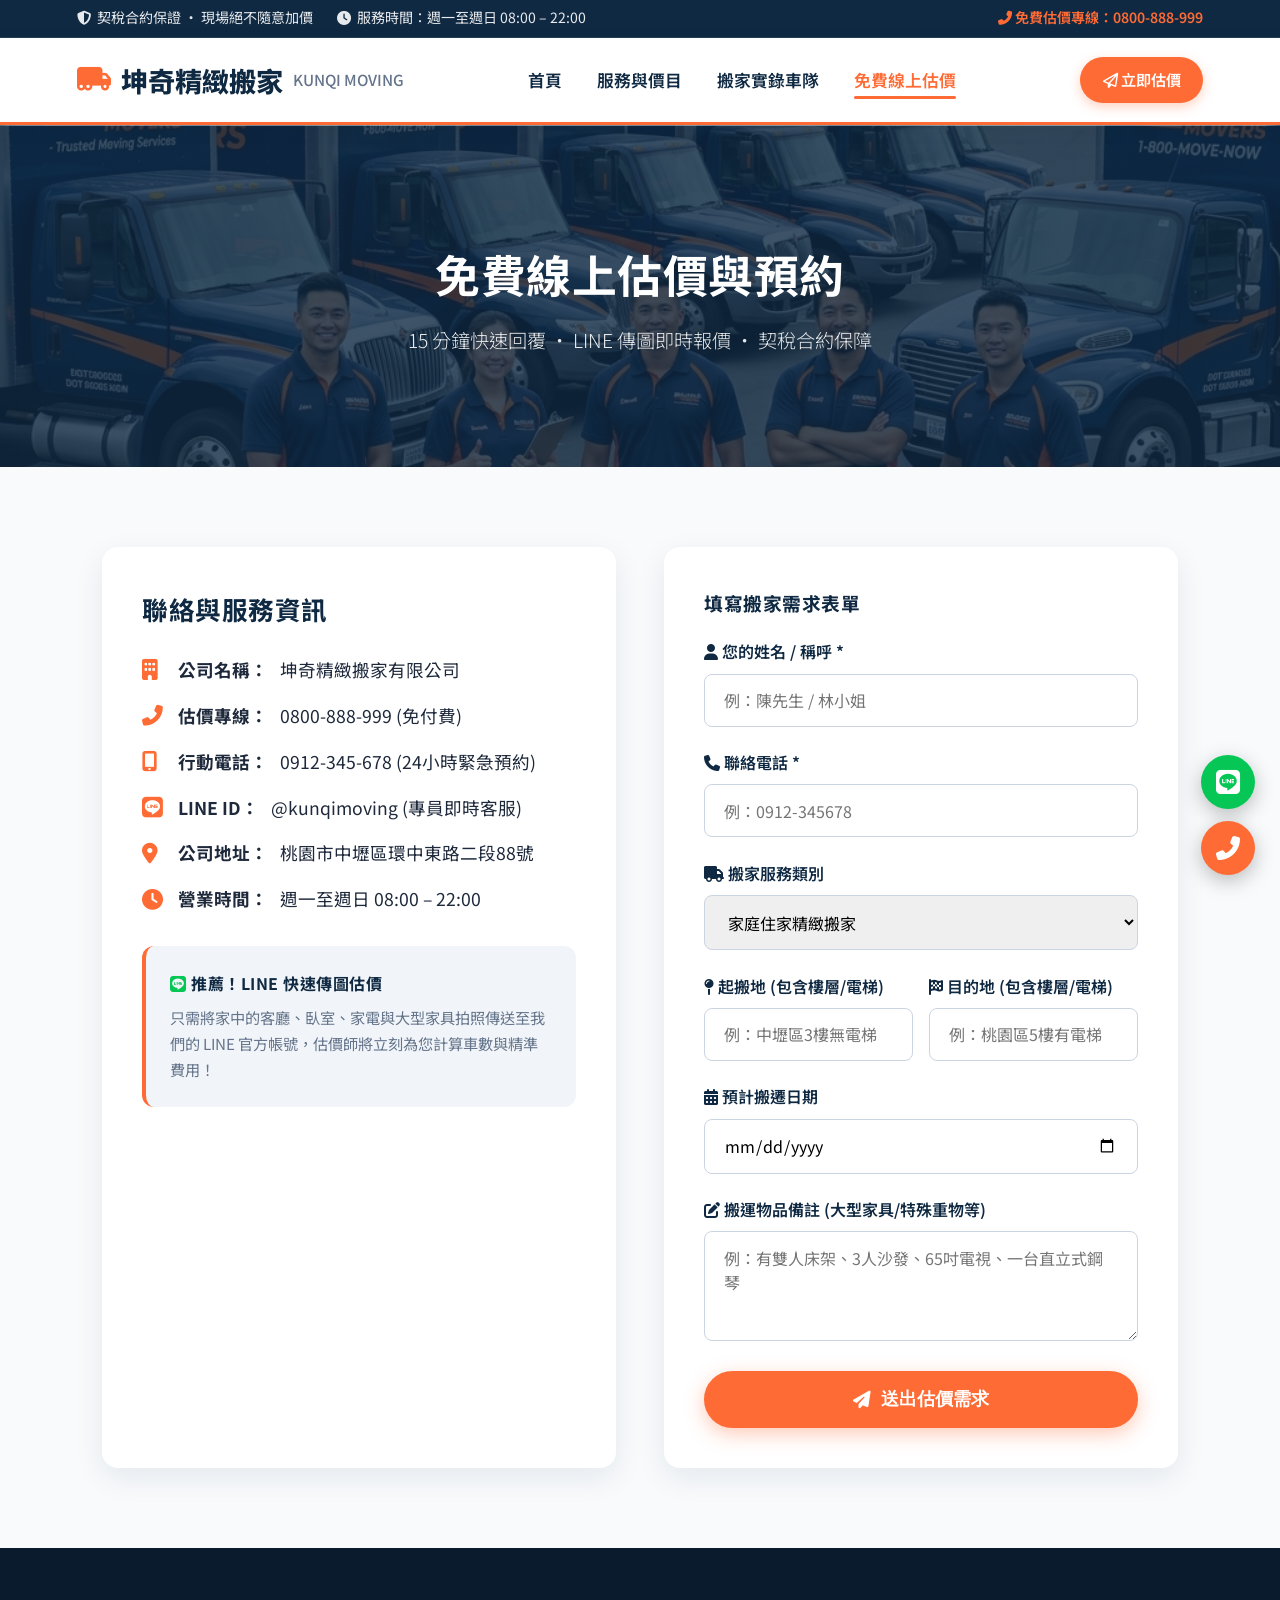
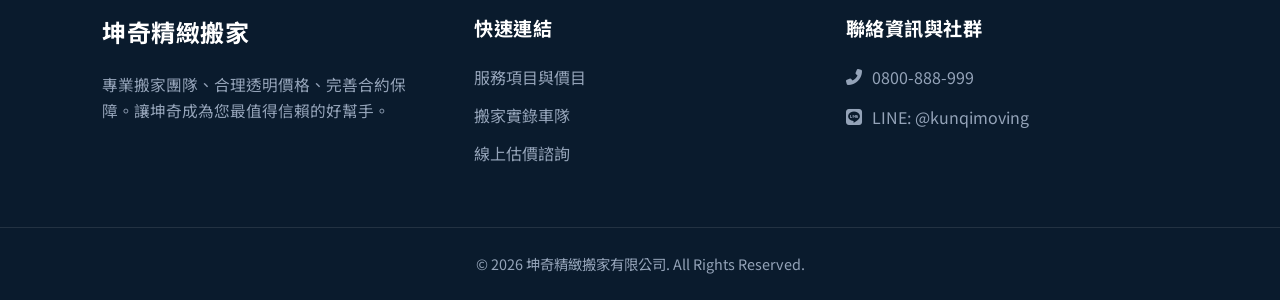
==== contact.html @ 40b8fe4d "初始網站檔案上傳" ====
<!DOCTYPE html>
<html lang="zh-Hant">

<head>
    <meta charset="UTF-8">
    <meta name="viewport" content="width=device-width, initial-scale=1.0">
    <title>免費線上估價與聯絡預約 | 坤奇精緻搬家</title>
    <meta name="description" content="立即線上填寫估價表單或透過 LINE 傳送現場物品照片，坤奇搬家專業估價師 15 分鐘內即時回覆精準報價。專線：0800-888-999。">
    <link rel="stylesheet" href="css/style.css">
    <!-- Google Fonts -->
    <link href="https://fonts.googleapis.com/css2?family=Noto+Sans+TC:wght@300;400;500;700;800&family=Outfit:wght@500;600;700;800&display=swap" rel="stylesheet">
    <!-- Font Awesome Icons -->
    <link rel="stylesheet" href="https://cdnjs.cloudflare.com/ajax/libs/font-awesome/6.4.0/css/all.min.css">
</head>

<body>

    <!-- Top Announcement Bar -->
    <div class="top-bar">
        <div class="top-bar-info">
            <span><i class="fas fa-shield-alt"></i> 契稅合約保證 · 現場絕不隨意加價</span>
            <span><i class="fas fa-clock"></i> 服務時間：週一至週日 08:00 – 22:00</span>
        </div>
        <div class="top-bar-cta">
            <a href="tel:0800888999"><i class="fas fa-phone-alt"></i> 免費估價專線：0800-888-999</a>
        </div>
    </div>

    <!-- Header & Navigation -->
    <header>
        <div class="logo">
            <a href="index.html">
                <i class="fas fa-truck-moving"></i> 坤奇精緻搬家 <span>KUNQI MOVING</span>
            </a>
        </div>
        <nav>
            <div class="menu-toggle" id="menuToggle">
                <i class="fas fa-bars"></i>
            </div>
            <ul id="navMenu">
                <li><a href="index.html">首頁</a></li>
                <li><a href="services.html">服務與價目</a></li>
                <li><a href="gallery.html">搬家實錄車隊</a></li>
                <li><a href="contact.html" class="active">免費線上估價</a></li>
            </ul>
        </nav>
        <div class="header-cta-btn">
            <a href="contact.html" class="btn-header"><i class="far fa-paper-plane"></i> 立即估價</a>
        </div>
    </header>

    <!-- Page Hero Banner -->
    <section class="page-hero">
        <h1>免費線上估價與預約</h1>
        <p>15 分鐘快速回覆 · LINE 傳圖即時報價 · 契稅合約保障</p>
    </section>

    <!-- Contact & Quote Form Section -->
    <section class="section-padding">
        <div class="contact-container">
            <!-- Left Info Card -->
            <div class="contact-info-card">
                <h3>聯絡與服務資訊</h3>
                <ul class="info-list" style="margin-bottom: 2rem;">
                    <li><i class="fas fa-building"></i> <strong>公司名稱：</strong> 坤奇精緻搬家有限公司</li>
                    <li><i class="fas fa-phone-alt"></i> <strong>估價專線：</strong> 0800-888-999 (免付費)</li>
                    <li><i class="fas fa-mobile-alt"></i> <strong>行動電話：</strong> 0912-345-678 (24小時緊急預約)</li>
                    <li><i class="fab fa-line"></i> <strong>LINE ID：</strong> @kunqimoving (專員即時客服)</li>
                    <li><i class="fas fa-map-marker-alt"></i> <strong>公司地址：</strong> 桃園市中壢區環中東路二段88號</li>
                    <li><i class="fas fa-clock"></i> <strong>營業時間：</strong> 週一至週日 08:00 – 22:00</li>
                </ul>

                <div style="background-color: #F1F5F9; padding: 1.5rem; border-radius: 12px; border-left: 4px solid var(--accent-orange);">
                    <h4 style="color: var(--brand-navy); margin-bottom: 0.5rem;"><i class="fab fa-line" style="color: #06C755;"></i> 推薦！LINE 快速傳圖估價</h4>
                    <p style="font-size: 0.95rem; color: var(--text-muted);">只需將家中的客廳、臥室、家電與大型家具拍照傳送至我們的 LINE 官方帳號，估價師將立刻為您計算車數與精準費用！</p>
                </div>
            </div>

            <!-- Right Form Card -->
            <div class="quote-form-card">
                <h3 style="color: var(--brand-navy); margin-bottom: 1.2rem;">填寫搬家需求表單</h3>
                <form id="quoteForm">
                    <div class="form-group">
                        <label for="custName"><i class="fas fa-user"></i> 您的姓名 / 稱呼 *</label>
                        <input type="text" id="custName" class="form-control" placeholder="例：陳先生 / 林小姐" required>
                    </div>

                    <div class="form-group">
                        <label for="custPhone"><i class="fas fa-phone"></i> 聯絡電話 *</label>
                        <input type="tel" id="custPhone" class="form-control" placeholder="例：0912-345678" required>
                    </div>

                    <div class="form-group">
                        <label for="serviceType"><i class="fas fa-truck"></i> 搬家服務類別</label>
                        <select id="serviceType" class="form-control">
                            <option value="home">家庭住家精緻搬家</option>
                            <option value="suite">小資套房 / 單身搬家</option>
                            <option value="office">公司企業商辦搬遷</option>
                            <option value="special">鋼琴 / 特重物件搬運</option>
                            <option value="disposal">廢棄物與舊家具清運</option>
                        </select>
                    </div>

                    <div style="display: grid; grid-template-columns: 1fr 1fr; gap: 1rem;">
                        <div class="form-group">
                            <label for="fromLoc"><i class="fas fa-map-pin"></i> 起搬地 (包含樓層/電梯)</label>
                            <input type="text" id="fromLoc" class="form-control" placeholder="例：中壢區3樓無電梯">
                        </div>
                        <div class="form-group">
                            <label for="toLoc"><i class="fas fa-flag-checkered"></i> 目的地 (包含樓層/電梯)</label>
                            <input type="text" id="toLoc" class="form-control" placeholder="例：桃園區5樓有電梯">
                        </div>
                    </div>

                    <div class="form-group">
                        <label for="moveDate"><i class="fas fa-calendar-alt"></i> 預計搬遷日期</label>
                        <input type="date" id="moveDate" class="form-control">
                    </div>

                    <div class="form-group">
                        <label for="notes"><i class="fas fa-edit"></i> 搬運物品備註 (大型家具/特殊重物等)</label>
                        <textarea id="notes" class="form-control" placeholder="例：有雙人床架、3人沙發、65吋電視、一台直立式鋼琴"></textarea>
                    </div>

                    <button type="submit" class="btn-primary" style="width: 100%; justify-content: center; font-size: 1.1rem;"><i class="fas fa-paper-plane"></i> 送出估價需求</button>
                </form>
            </div>
        </div>
    </section>

    <!-- Footer -->
    <footer>
        <div class="footer-container">
            <div class="footer-col">
                <h3>坤奇精緻搬家</h3>
                <p>專業搬家團隊、合理透明價格、完善合約保障。讓坤奇成為您最值得信賴的好幫手。</p>
            </div>
            <div class="footer-col">
                <h4>快速連結</h4>
                <ul>
                    <li><a href="services.html">服務項目與價目</a></li>
                    <li><a href="gallery.html">搬家實錄車隊</a></li>
                    <li><a href="contact.html">線上估價諮詢</a></li>
                </ul>
            </div>
            <div class="footer-col">
                <h4>聯絡資訊與社群</h4>
                <div class="footer-socials">
                    <a href="tel:0800888999"><i class="fas fa-phone-alt"></i> 0800-888-999</a>
                    <a href="https://line.me" target="_blank"><i class="fab fa-line"></i> LINE: @kunqimoving</a>
                </div>
            </div>
        </div>
        <div class="footer-bottom">
            <p>&copy; 2026 坤奇精緻搬家有限公司. All Rights Reserved.</p>
        </div>
    </footer>

    <!-- Floating Action Buttons -->
    <div class="floating-buttons">
        <a href="https://line.me" target="_blank" class="floating-btn line" title="LINE 專員估價">
            <i class="fab fa-line"></i>
        </a>
        <a href="tel:0800888999" class="floating-btn phone" title="免費電話估價">
            <i class="fas fa-phone-alt"></i>
        </a>
    </div>

    <!-- Main JavaScript -->
    <script src="js/main.js"></script>
</body>

</html>
---- css/style.css ----
/* Modern Premium Moving Company Design System for 坤奇精緻搬家 */
:root {
    --primary-bg: #F8FAFC;
    --card-bg: #FFFFFF;
    --brand-navy: #0F2942;
    --brand-navy-light: #1E3A8A;
    --accent-orange: #FF6B35;
    --accent-orange-hover: #E85D04;
    --text-dark: #1E293B;
    --text-muted: #64748B;
    --text-light: #FFFFFF;
    --font-heading: 'Noto Sans TC', 'Outfit', sans-serif;
    --font-body: 'Noto Sans TC', sans-serif;
    --transition: all 0.35s cubic-bezier(0.25, 0.8, 0.25, 1);
    --shadow-soft: 0 10px 30px rgba(15, 41, 66, 0.08);
    --shadow-hover: 0 18px 40px rgba(255, 107, 53, 0.18);
}

* {
    margin: 0;
    padding: 0;
    box-sizing: border-box;
}

html {
    scroll-behavior: smooth;
}

body {
    font-family: var(--font-body);
    background-color: var(--primary-bg);
    color: var(--text-dark);
    line-height: 1.7;
    overflow-x: hidden;
}

h1, h2, h3, h4 {
    font-family: var(--font-heading);
    font-weight: 700;
    letter-spacing: 0.5px;
}

a {
    text-decoration: none;
    color: inherit;
    transition: var(--transition);
}

/* Top Announcement Bar */
.top-bar {
    background-color: var(--brand-navy);
    color: rgba(255, 255, 255, 0.9);
    padding: 0.4rem 6%;
    font-size: 0.88rem;
    display: flex;
    justify-content: space-between;
    align-items: center;
    border-bottom: 1px solid rgba(255, 255, 255, 0.1);
}

.top-bar-info {
    display: flex;
    gap: 1.5rem;
}

.top-bar-info span {
    display: flex;
    align-items: center;
    gap: 6px;
}

.top-bar-cta a {
    color: var(--accent-orange);
    font-weight: 600;
}

.top-bar-cta a:hover {
    text-decoration: underline;
}

/* Header & Navigation */
header {
    display: flex;
    justify-content: space-between;
    align-items: center;
    padding: 1.2rem 6%;
    background-color: rgba(255, 255, 255, 0.97);
    backdrop-filter: blur(10px);
    position: sticky;
    top: 0;
    z-index: 1000;
    box-shadow: 0 4px 20px rgba(0, 0, 0, 0.05);
    border-bottom: 3px solid var(--accent-orange);
}

.logo a {
    font-size: 1.7rem;
    font-weight: 800;
    color: var(--brand-navy);
    display: flex;
    align-items: center;
    gap: 10px;
}

.logo a i {
    color: var(--accent-orange);
}

.logo a span {
    font-size: 0.95rem;
    color: var(--text-muted);
    font-weight: 500;
}

.menu-toggle {
    display: none;
    font-size: 1.6rem;
    cursor: pointer;
    color: var(--brand-navy);
}

nav ul {
    display: flex;
    list-style: none;
    gap: 2.2rem;
}

nav a {
    font-size: 1.05rem;
    font-weight: 600;
    color: var(--brand-navy);
    position: relative;
    padding: 0.3rem 0;
}

nav a::after {
    content: '';
    position: absolute;
    width: 0;
    height: 3px;
    bottom: -2px;
    left: 0;
    background-color: var(--accent-orange);
    transition: var(--transition);
    border-radius: 2px;
}

nav a:hover::after, nav a.active::after {
    width: 100%;
}

nav a.active {
    color: var(--accent-orange);
}

.header-cta-btn {
    display: flex;
    align-items: center;
    gap: 10px;
}

.btn-header {
    padding: 0.6rem 1.4rem;
    background-color: var(--accent-orange);
    color: #fff;
    font-weight: 600;
    font-size: 0.95rem;
    border-radius: 25px;
    box-shadow: 0 4px 12px rgba(255, 107, 53, 0.3);
}

.btn-header:hover {
    background-color: var(--accent-orange-hover);
    transform: translateY(-2px);
}

/* Hero Section */
.hero {
    height: 85vh;
    min-height: 550px;
    background: linear-gradient(rgba(15, 41, 66, 0.72), rgba(15, 41, 66, 0.72)), url('../images/hero_bg.png');
    background-size: cover;
    background-position: center;
    display: flex;
    justify-content: center;
    align-items: center;
    text-align: center;
    color: var(--text-light);
    padding: 0 1.5rem;
    position: relative;
}

.hero-content {
    max-width: 850px;
}

.hero-badge {
    display: inline-block;
    padding: 0.4rem 1.2rem;
    background-color: rgba(255, 107, 53, 0.9);
    color: #fff;
    font-size: 0.95rem;
    font-weight: 600;
    border-radius: 20px;
    margin-bottom: 1.5rem;
    letter-spacing: 1px;
}

.hero h1 {
    font-size: 3.6rem;
    margin-bottom: 1.2rem;
    text-shadow: 0 4px 15px rgba(0, 0, 0, 0.4);
    line-height: 1.25;
}

.hero p {
    font-size: 1.4rem;
    margin-bottom: 2.5rem;
    font-weight: 300;
    opacity: 0.95;
}

.hero-buttons {
    display: flex;
    justify-content: center;
    gap: 1.2rem;
    flex-wrap: wrap;
}

.btn-primary {
    display: inline-flex;
    align-items: center;
    gap: 10px;
    padding: 0.9rem 2.5rem;
    background-color: var(--accent-orange);
    color: var(--text-light);
    font-size: 1.1rem;
    font-weight: 600;
    border-radius: 30px;
    border: 2px solid var(--accent-orange);
    cursor: pointer;
    transition: var(--transition);
    box-shadow: 0 6px 20px rgba(255, 107, 53, 0.35);
}

.btn-primary:hover {
    background-color: var(--accent-orange-hover);
    border-color: var(--accent-orange-hover);
    transform: translateY(-3px);
}

.btn-secondary {
    display: inline-flex;
    align-items: center;
    gap: 10px;
    padding: 0.9rem 2.2rem;
    background-color: rgba(255, 255, 255, 0.15);
    color: #fff;
    font-size: 1.1rem;
    font-weight: 600;
    border-radius: 30px;
    border: 2px solid rgba(255, 255, 255, 0.8);
    backdrop-filter: blur(5px);
    transition: var(--transition);
}

.btn-secondary:hover {
    background-color: #fff;
    color: var(--brand-navy);
    transform: translateY(-3px);
}

/* Page Hero Banner */
.page-hero {
    height: 38vh;
    min-height: 280px;
    background: linear-gradient(rgba(15, 41, 66, 0.8), rgba(15, 41, 66, 0.8)), url('../images/hero_bg.png');
    background-size: cover;
    background-position: center;
    display: flex;
    flex-direction: column;
    justify-content: center;
    align-items: center;
    text-align: center;
    color: #fff;
    padding: 0 1rem;
}

.page-hero h1 {
    font-size: 2.8rem;
    margin-bottom: 0.8rem;
}

.page-hero p {
    font-size: 1.2rem;
    font-weight: 300;
    opacity: 0.9;
}

/* Section Common */
.section-padding {
    padding: 5rem 8%;
}

.section-title {
    text-align: center;
    margin-bottom: 3.5rem;
}

.section-title h2 {
    font-size: 2.5rem;
    color: var(--brand-navy);
    margin-bottom: 0.8rem;
    position: relative;
    display: inline-block;
}

.section-title h2::after {
    content: '';
    display: block;
    width: 60px;
    height: 4px;
    background-color: var(--accent-orange);
    margin: 0.8rem auto 0;
    border-radius: 2px;
}

.section-title p {
    color: var(--text-muted);
    font-size: 1.15rem;
    max-width: 700px;
    margin: 0 auto;
}

/* About / Advantages Cards */
.about-grid {
    display: grid;
    grid-template-columns: repeat(auto-fit, minmax(300px, 1fr));
    gap: 2rem;
}

.about-card {
    background-color: var(--card-bg);
    padding: 2.8rem 2rem;
    border-radius: 16px;
    text-align: center;
    box-shadow: var(--shadow-soft);
    transition: var(--transition);
    border: 1px solid rgba(0, 0, 0, 0.04);
}

.about-card:hover {
    transform: translateY(-8px);
    box-shadow: var(--shadow-hover);
    border-color: rgba(255, 107, 53, 0.2);
}

.about-icon {
    width: 75px;
    height: 75px;
    background-color: rgba(255, 107, 53, 0.1);
    color: var(--accent-orange);
    font-size: 2.2rem;
    border-radius: 50%;
    display: flex;
    align-items: center;
    justify-content: center;
    margin: 0 auto 1.5rem;
    transition: var(--transition);
}

.about-card:hover .about-icon {
    background-color: var(--accent-orange);
    color: #fff;
    transform: scale(1.1);
}

.about-card h3 {
    font-size: 1.4rem;
    margin-bottom: 1rem;
    color: var(--brand-navy);
}

.about-card p {
    color: var(--text-muted);
    font-size: 1rem;
}

/* Services Grid */
.services-grid {
    display: grid;
    grid-template-columns: repeat(auto-fit, minmax(320px, 1fr));
    gap: 2.5rem;
}

.service-card {
    background-color: var(--card-bg);
    border-radius: 16px;
    overflow: hidden;
    box-shadow: var(--shadow-soft);
    transition: var(--transition);
    display: flex;
    flex-direction: column;
}

.service-card:hover {
    transform: translateY(-8px);
    box-shadow: var(--shadow-hover);
}

.service-img {
    height: 240px;
    overflow: hidden;
    position: relative;
}

.service-img img {
    width: 100%;
    height: 100%;
    object-fit: cover;
    transition: var(--transition);
}

.service-card:hover .service-img img {
    transform: scale(1.08);
}

.service-info {
    padding: 2rem;
    display: flex;
    flex-direction: column;
    flex-grow: 1;
}

.service-info h3 {
    font-size: 1.4rem;
    margin-bottom: 0.8rem;
    color: var(--brand-navy);
}

.service-info p {
    color: var(--text-muted);
    font-size: 0.98rem;
    margin-bottom: 1.5rem;
    flex-grow: 1;
}

.card-link {
    color: var(--accent-orange);
    font-weight: 700;
    display: inline-flex;
    align-items: center;
    gap: 8px;
}

.card-link:hover {
    color: var(--accent-orange-hover);
    transform: translateX(5px);
}

/* Moving Process Steps Section */
.process-grid {
    display: grid;
    grid-template-columns: repeat(auto-fit, minmax(230px, 1fr));
    gap: 1.8rem;
    position: relative;
}

.process-step {
    background: var(--card-bg);
    padding: 2.2rem 1.5rem;
    border-radius: 16px;
    text-align: center;
    box-shadow: var(--shadow-soft);
    position: relative;
    border-top: 4px solid var(--brand-navy);
    transition: var(--transition);
}

.process-step:hover {
    border-top-color: var(--accent-orange);
    transform: translateY(-6px);
}

.step-number {
    position: absolute;
    top: -20px;
    left: 50%;
    transform: translateX(-50%);
    width: 40px;
    height: 40px;
    background-color: var(--accent-orange);
    color: #fff;
    font-weight: 800;
    font-size: 1.2rem;
    border-radius: 50%;
    display: flex;
    align-items: center;
    justify-content: center;
    box-shadow: 0 4px 10px rgba(255, 107, 53, 0.4);
}

.step-icon {
    font-size: 2.2rem;
    color: var(--brand-navy);
    margin: 1.2rem 0 1rem;
}

.process-step h3 {
    font-size: 1.25rem;
    color: var(--brand-navy);
    margin-bottom: 0.6rem;
}

.process-step p {
    font-size: 0.95rem;
    color: var(--text-muted);
}

/* Gallery Highlight Section */
.gallery-preview-grid {
    display: grid;
    grid-template-columns: repeat(auto-fit, minmax(300px, 1fr));
    gap: 1.8rem;
}

.gallery-preview-item {
    position: relative;
    border-radius: 14px;
    overflow: hidden;
    height: 260px;
    box-shadow: var(--shadow-soft);
}

.gallery-preview-item img {
    width: 100%;
    height: 100%;
    object-fit: cover;
    transition: var(--transition);
}

.gallery-preview-item:hover img {
    transform: scale(1.1);
}

.gallery-preview-item .overlay {
    position: absolute;
    top: 0;
    left: 0;
    width: 100%;
    height: 100%;
    background: linear-gradient(to top, rgba(15, 41, 66, 0.85), transparent);
    display: flex;
    align-items: flex-end;
    padding: 1.5rem;
    color: #fff;
    opacity: 0;
    transition: var(--transition);
}

.gallery-preview-item:hover .overlay {
    opacity: 1;
}

.gallery-preview-item .overlay span {
    font-size: 1.15rem;
    font-weight: 600;
}

/* Store Info CTA Section */
.store-cta-section {
    background: linear-gradient(135deg, var(--brand-navy) 0%, #153A5F 100%);
    color: #fff;
    padding: 4.5rem 8%;
}

.cta-container {
    display: grid;
    grid-template-columns: 1fr 1fr;
    gap: 3.5rem;
    align-items: center;
}

.cta-info h2 {
    font-size: 2.2rem;
    margin-bottom: 1.5rem;
    color: #fff;
}

.info-list {
    list-style: none;
}

.info-list li {
    font-size: 1.1rem;
    margin-bottom: 1rem;
    display: flex;
    align-items: center;
    gap: 12px;
}

.info-list li i {
    color: var(--accent-orange);
    font-size: 1.3rem;
    width: 24px;
}

.cta-action {
    background-color: rgba(255, 255, 255, 0.08);
    padding: 2.5rem;
    border-radius: 16px;
    border: 1px solid rgba(255, 255, 255, 0.15);
    text-align: center;
    backdrop-filter: blur(5px);
}

.cta-action h3 {
    font-size: 1.8rem;
    margin-bottom: 1rem;
}

.cta-action p {
    font-size: 1.05rem;
    opacity: 0.9;
    margin-bottom: 1.8rem;
}

.btn-line {
    display: inline-flex;
    align-items: center;
    justify-content: center;
    gap: 10px;
    padding: 0.9rem 2.2rem;
    background-color: #06C755;
    color: #fff;
    font-size: 1.1rem;
    font-weight: 700;
    border-radius: 30px;
    box-shadow: 0 4px 15px rgba(6, 199, 85, 0.4);
    transition: var(--transition);
}

.btn-line:hover {
    background-color: #05B34C;
    transform: translateY(-3px);
}

.btn-phone {
    display: inline-flex;
    align-items: center;
    justify-content: center;
    gap: 10px;
    padding: 0.9rem 2.2rem;
    background-color: var(--accent-orange);
    color: #fff;
    font-size: 1.1rem;
    font-weight: 700;
    border-radius: 30px;
    box-shadow: 0 4px 15px rgba(255, 107, 53, 0.4);
    transition: var(--transition);
    margin-left: 0.8rem;
}

.btn-phone:hover {
    background-color: var(--accent-orange-hover);
    transform: translateY(-3px);
}

/* Pricing Table */
.pricing-table-wrapper {
    background: #fff;
    border-radius: 16px;
    overflow: hidden;
    box-shadow: var(--shadow-soft);
    margin-top: 2rem;
}

.pricing-table {
    width: 100%;
    border-collapse: collapse;
    text-align: left;
}

.pricing-table th {
    background-color: var(--brand-navy);
    color: #fff;
    padding: 1.2rem 1.5rem;
    font-size: 1.1rem;
}

.pricing-table td {
    padding: 1.1rem 1.5rem;
    border-bottom: 1px solid #E2E8F0;
    color: var(--text-dark);
}

.pricing-table tr:nth-child(even) {
    background-color: #F8FAFC;
}

.pricing-table tr:hover {
    background-color: rgba(255, 107, 53, 0.05);
}

/* Contact / Quote Form Section */
.contact-container {
    display: grid;
    grid-template-columns: 1fr 1fr;
    gap: 3rem;
}

.contact-info-card {
    background-color: var(--card-bg);
    padding: 2.5rem;
    border-radius: 16px;
    box-shadow: var(--shadow-soft);
}

.contact-info-card h3 {
    font-size: 1.6rem;
    color: var(--brand-navy);
    margin-bottom: 1.5rem;
}

.quote-form-card {
    background-color: var(--card-bg);
    padding: 2.5rem;
    border-radius: 16px;
    box-shadow: var(--shadow-soft);
}

.form-group {
    margin-bottom: 1.4rem;
}

.form-group label {
    display: block;
    font-weight: 600;
    color: var(--brand-navy);
    margin-bottom: 0.5rem;
}

.form-control {
    width: 100%;
    padding: 0.85rem 1.2rem;
    font-size: 1rem;
    border: 1px solid #CBD5E1;
    border-radius: 8px;
    font-family: inherit;
    transition: var(--transition);
}

.form-control:focus {
    outline: none;
    border-color: var(--accent-orange);
    box-shadow: 0 0 0 3px rgba(255, 107, 53, 0.15);
}

textarea.form-control {
    resize: vertical;
    min-height: 110px;
}

/* Footer */
footer {
    background-color: #0A1B2D;
    color: #94A3B8;
    padding-top: 4rem;
}

.footer-container {
    display: grid;
    grid-template-columns: repeat(auto-fit, minmax(240px, 1fr));
    gap: 2.5rem;
    padding: 0 8% 3rem;
    border-bottom: 1px solid rgba(255, 255, 255, 0.1);
}

.footer-col h3 {
    color: #fff;
    font-size: 1.5rem;
    margin-bottom: 1.2rem;
}

.footer-col h4 {
    color: #fff;
    font-size: 1.2rem;
    margin-bottom: 1.2rem;
}

.footer-col p {
    font-size: 0.98rem;
    line-height: 1.7;
}

.footer-col ul {
    list-style: none;
}

.footer-col ul li {
    margin-bottom: 0.7rem;
}

.footer-col ul a:hover {
    color: var(--accent-orange);
}

.footer-socials {
    display: flex;
    flex-direction: column;
    gap: 0.8rem;
}

.footer-socials a {
    display: flex;
    align-items: center;
    gap: 10px;
    transition: var(--transition);
}

.footer-socials a:hover {
    color: var(--accent-orange);
}

.footer-bottom {
    text-align: center;
    padding: 1.5rem;
    font-size: 0.9rem;
}

/* Floating Action Buttons */
.floating-buttons {
    position: fixed;
    bottom: 25px;
    right: 25px;
    display: flex;
    flex-direction: column;
    gap: 12px;
    z-index: 999;
}

.floating-btn {
    width: 54px;
    height: 54px;
    border-radius: 50%;
    display: flex;
    align-items: center;
    justify-content: center;
    color: #fff;
    font-size: 1.5rem;
    box-shadow: 0 6px 20px rgba(0, 0, 0, 0.25);
    transition: var(--transition);
}

.floating-btn.line {
    background-color: #06C755;
}

.floating-btn.phone {
    background-color: var(--accent-orange);
}

.floating-btn:hover {
    transform: scale(1.12) translateY(-3px);
}

/* Responsive Media Queries */
@media (max-width: 992px) {
    .hero h1 {
        font-size: 2.8rem;
    }
    .cta-container, .contact-container {
        grid-template-columns: 1fr;
    }
}

@media (max-width: 768px) {
    .top-bar-info {
        display: none;
    }
    .top-bar {
        justify-content: center;
    }
    header {
        padding: 1rem 5%;
    }
    .menu-toggle {
        display: block;
    }
    nav ul {
        position: absolute;
        top: 100%;
        left: 0;
        width: 100%;
        background-color: var(--card-bg);
        flex-direction: column;
        gap: 0;
        box-shadow: 0 10px 20px rgba(0, 0, 0, 0.1);
        display: none;
        padding: 1rem 0;
        border-bottom: 3px solid var(--accent-orange);
    }
    nav ul.active {
        display: flex;
    }
    nav ul li {
        text-align: center;
        padding: 0.8rem 0;
        border-bottom: 1px solid #F1F5F9;
    }
    .header-cta-btn {
        display: none;
    }
    .hero {
        height: 75vh;
    }
    .hero h1 {
        font-size: 2.2rem;
    }
    .hero p {
        font-size: 1.1rem;
    }
    .section-padding {
        padding: 3.5rem 5%;
    }
}
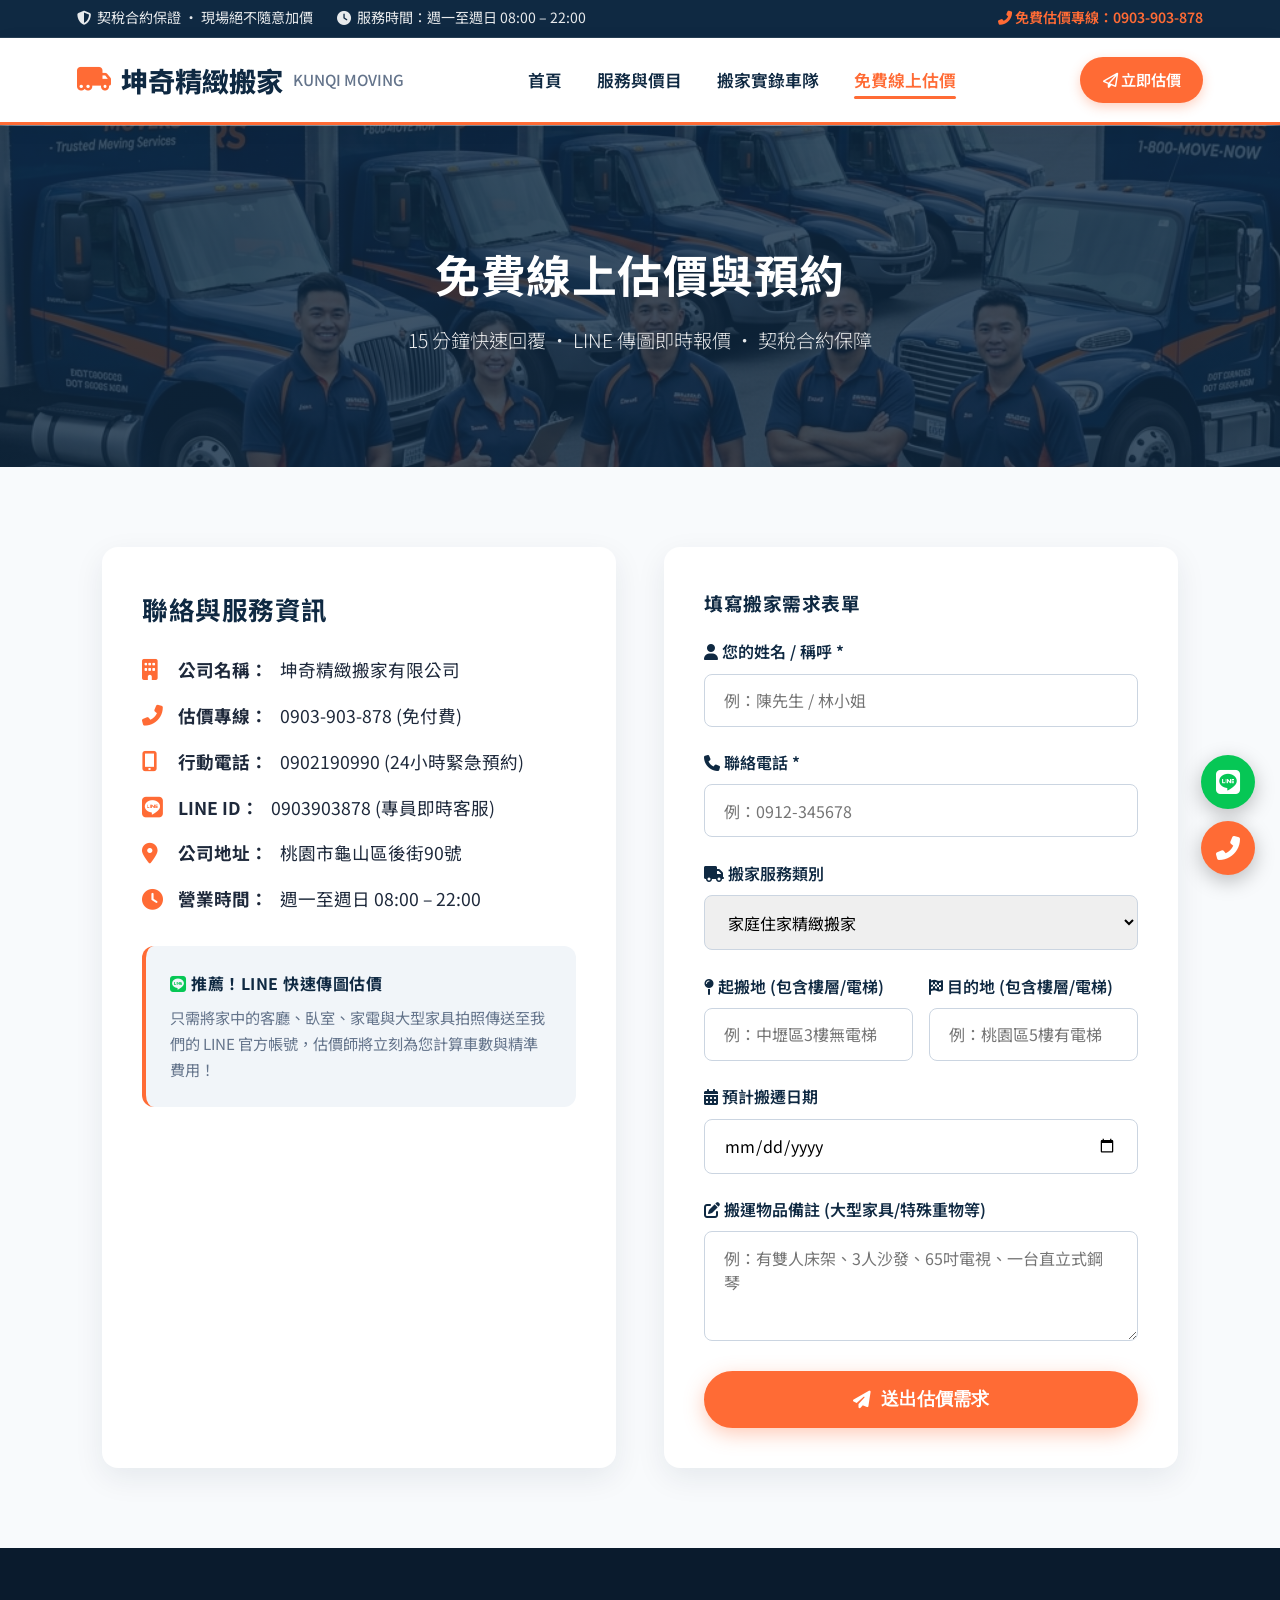
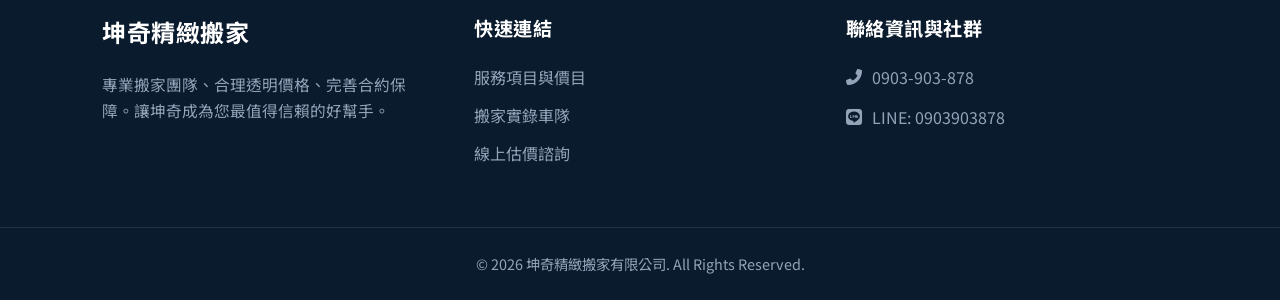
==== commit a5193ee1: "更新聯絡電話與公司地址" ====
--- a/contact.html
+++ b/contact.html
@@ -5,7 +5,7 @@
     <meta charset="UTF-8">
     <meta name="viewport" content="width=device-width, initial-scale=1.0">
     <title>免費線上估價與聯絡預約 | 坤奇精緻搬家</title>
-    <meta name="description" content="立即線上填寫估價表單或透過 LINE 傳送現場物品照片，坤奇搬家專業估價師 15 分鐘內即時回覆精準報價。專線：0800-888-999。">
+    <meta name="description" content="立即線上填寫估價表單或透過 LINE 傳送現場物品照片，坤奇搬家專業估價師 15 分鐘內即時回覆精準報價。專線：0903-903-878。">
     <link rel="stylesheet" href="css/style.css">
     <!-- Google Fonts -->
     <link href="https://fonts.googleapis.com/css2?family=Noto+Sans+TC:wght@300;400;500;700;800&family=Outfit:wght@500;600;700;800&display=swap" rel="stylesheet">
@@ -22,7 +22,7 @@
             <span><i class="fas fa-clock"></i> 服務時間：週一至週日 08:00 – 22:00</span>
         </div>
         <div class="top-bar-cta">
-            <a href="tel:0800888999"><i class="fas fa-phone-alt"></i> 免費估價專線：0800-888-999</a>
+            <a href="tel:0903903878"><i class="fas fa-phone-alt"></i> 免費估價專線：0903-903-878</a>
         </div>
     </div>
 
@@ -63,10 +63,10 @@
                 <h3>聯絡與服務資訊</h3>
                 <ul class="info-list" style="margin-bottom: 2rem;">
                     <li><i class="fas fa-building"></i> <strong>公司名稱：</strong> 坤奇精緻搬家有限公司</li>
-                    <li><i class="fas fa-phone-alt"></i> <strong>估價專線：</strong> 0800-888-999 (免付費)</li>
-                    <li><i class="fas fa-mobile-alt"></i> <strong>行動電話：</strong> 0912-345-678 (24小時緊急預約)</li>
-                    <li><i class="fab fa-line"></i> <strong>LINE ID：</strong> @kunqimoving (專員即時客服)</li>
-                    <li><i class="fas fa-map-marker-alt"></i> <strong>公司地址：</strong> 桃園市中壢區環中東路二段88號</li>
+                    <li><i class="fas fa-phone-alt"></i> <strong>估價專線：</strong> 0903-903-878 (免付費)</li>
+                    <li><i class="fas fa-mobile-alt"></i> <strong>行動電話：</strong> 0902190990 (24小時緊急預約)</li>
+                    <li><i class="fab fa-line"></i> <strong>LINE ID：</strong> 0903903878 (專員即時客服)</li>
+                    <li><i class="fas fa-map-marker-alt"></i> <strong>公司地址：</strong> 桃園市龜山區後街90號</li>
                     <li><i class="fas fa-clock"></i> <strong>營業時間：</strong> 週一至週日 08:00 – 22:00</li>
                 </ul>
 
@@ -146,8 +146,8 @@
             <div class="footer-col">
                 <h4>聯絡資訊與社群</h4>
                 <div class="footer-socials">
-                    <a href="tel:0800888999"><i class="fas fa-phone-alt"></i> 0800-888-999</a>
-                    <a href="https://line.me" target="_blank"><i class="fab fa-line"></i> LINE: @kunqimoving</a>
+                    <a href="tel:0903903878"><i class="fas fa-phone-alt"></i> 0903-903-878</a>
+                    <a href="https://line.me" target="_blank"><i class="fab fa-line"></i> LINE: 0903903878</a>
                 </div>
             </div>
         </div>
@@ -161,7 +161,7 @@
         <a href="https://line.me" target="_blank" class="floating-btn line" title="LINE 專員估價">
             <i class="fab fa-line"></i>
         </a>
-        <a href="tel:0800888999" class="floating-btn phone" title="免費電話估價">
+        <a href="tel:0903903878" class="floating-btn phone" title="免費電話估價">
             <i class="fas fa-phone-alt"></i>
         </a>
     </div>
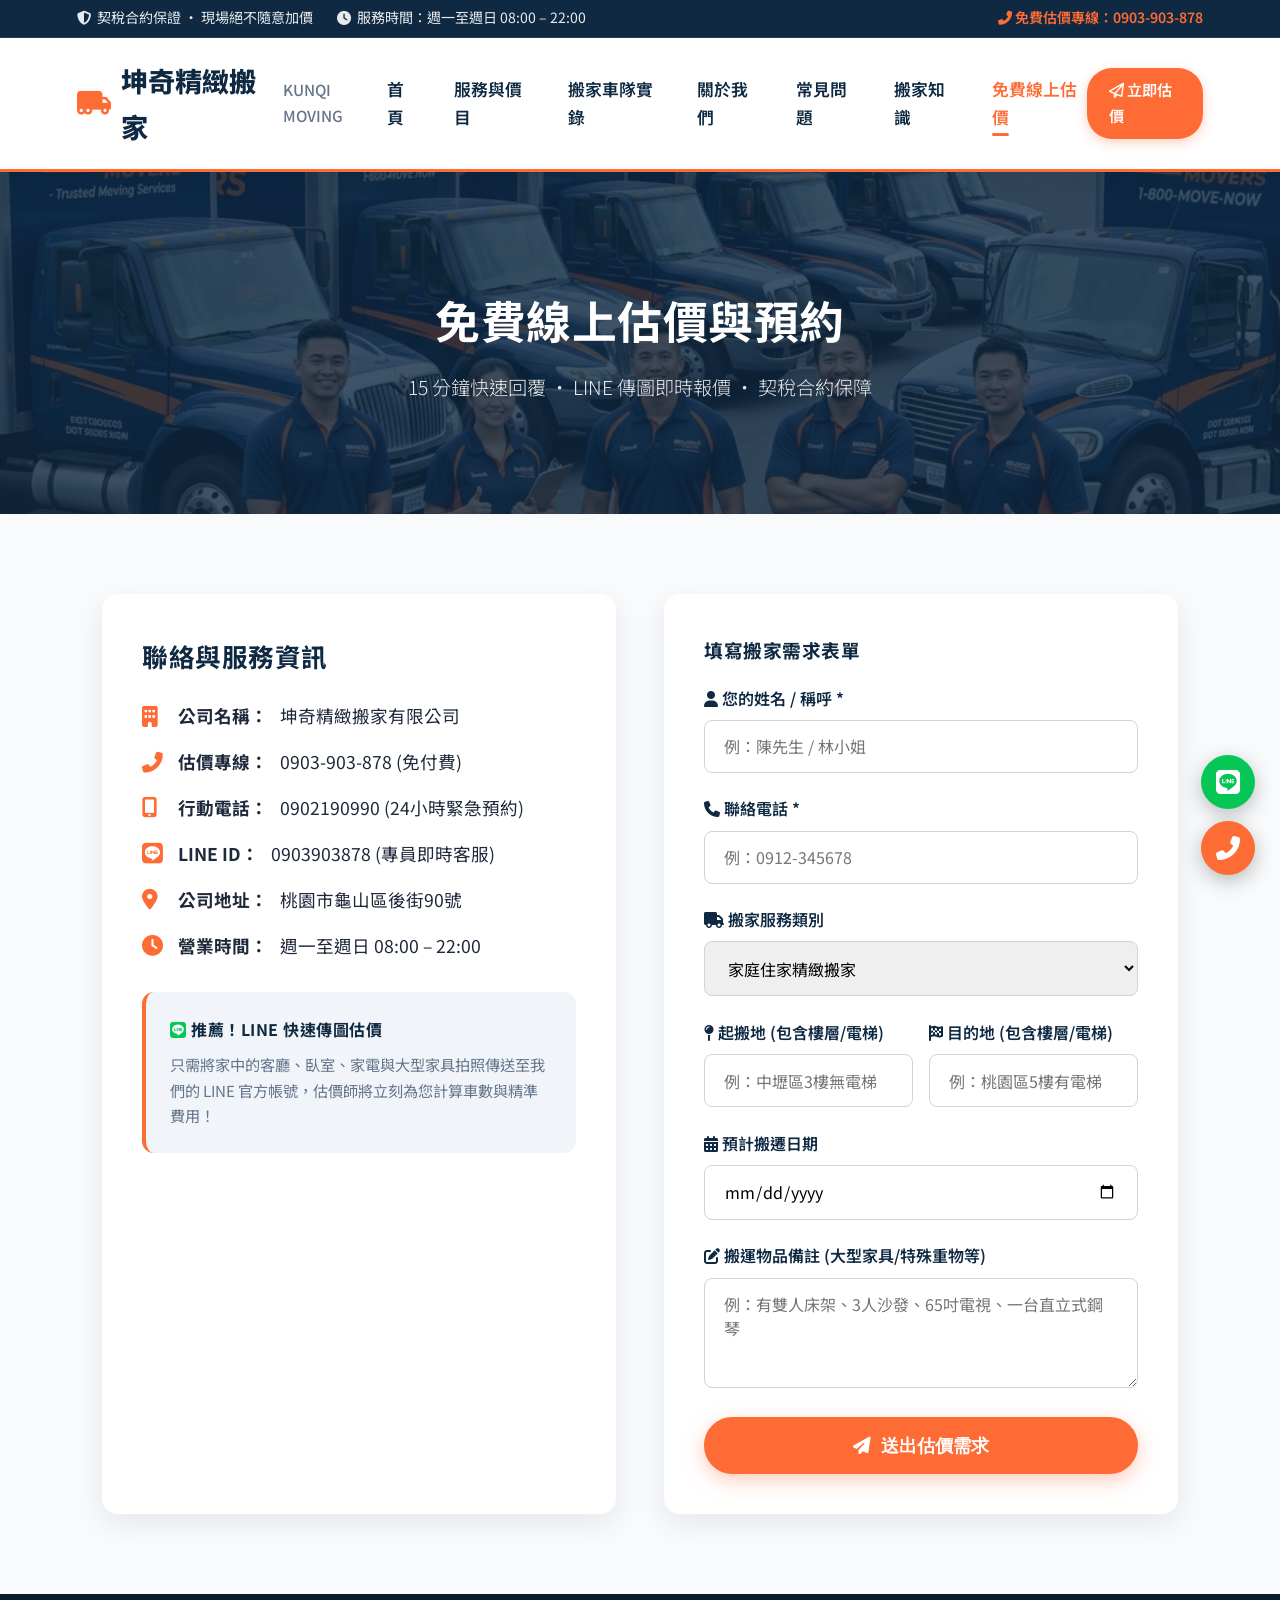
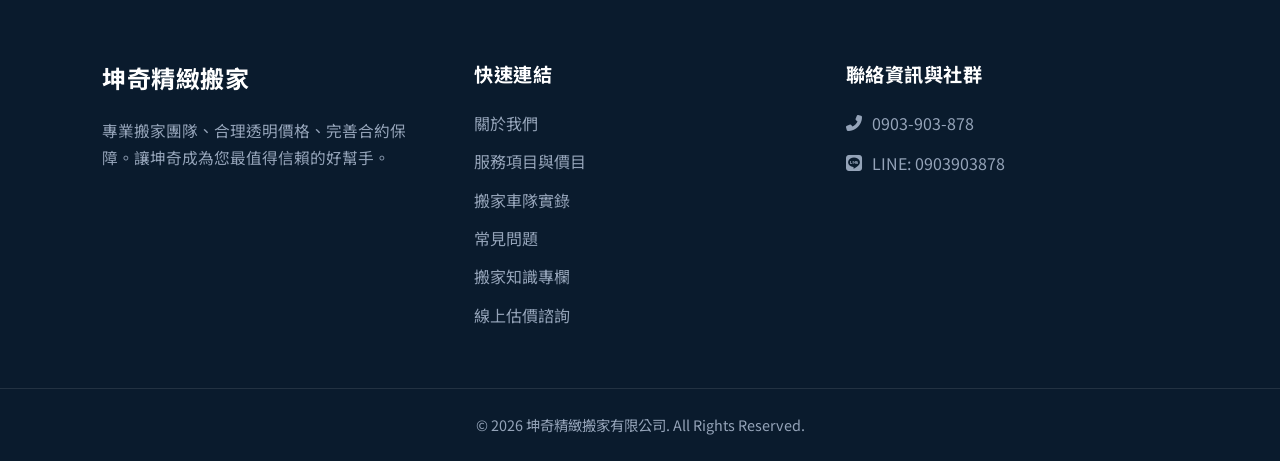
==== commit 338aeaee: "更改內容。" ====
--- a/contact.html
+++ b/contact.html
@@ -6,6 +6,7 @@
     <meta name="viewport" content="width=device-width, initial-scale=1.0">
     <title>免費線上估價與聯絡預約 | 坤奇精緻搬家</title>
     <meta name="description" content="立即線上填寫估價表單或透過 LINE 傳送現場物品照片，坤奇搬家專業估價師 15 分鐘內即時回覆精準報價。專線：0903-903-878。">
+    <meta name="keywords" content="坤奇搬家, 台北搬家, 桃園搬家, 精緻搬家, 搬家車隊, 搬家估價">
     <link rel="stylesheet" href="css/style.css">
     <!-- Google Fonts -->
     <link href="https://fonts.googleapis.com/css2?family=Noto+Sans+TC:wght@300;400;500;700;800&family=Outfit:wght@500;600;700;800&display=swap" rel="stylesheet">
@@ -40,7 +41,10 @@
             <ul id="navMenu">
                 <li><a href="index.html">首頁</a></li>
                 <li><a href="services.html">服務與價目</a></li>
-                <li><a href="gallery.html">搬家實錄車隊</a></li>
+                <li><a href="gallery.html">搬家車隊實錄</a></li>
+                <li><a href="about.html">關於我們</a></li>
+                <li><a href="faq.html">常見問題</a></li>
+                <li><a href="blog.html">搬家知識</a></li>
                 <li><a href="contact.html" class="active">免費線上估價</a></li>
             </ul>
         </nav>
@@ -138,8 +142,11 @@
             <div class="footer-col">
                 <h4>快速連結</h4>
                 <ul>
+                    <li><a href="about.html">關於我們</a></li>
                     <li><a href="services.html">服務項目與價目</a></li>
-                    <li><a href="gallery.html">搬家實錄車隊</a></li>
+                    <li><a href="gallery.html">搬家車隊實錄</a></li>
+                    <li><a href="faq.html">常見問題</a></li>
+                    <li><a href="blog.html">搬家知識專欄</a></li>
                     <li><a href="contact.html">線上估價諮詢</a></li>
                 </ul>
             </div>
--- a/css/style.css
+++ b/css/style.css
@@ -924,3 +924,498 @@
         padding: 3.5rem 5%;
     }
 }
+
+/* ==========================================
+   Article Grid & Reading Modal Styling
+========================================== */
+.article-grid {
+    display: grid;
+    grid-template-columns: repeat(auto-fit, minmax(320px, 1fr));
+    gap: 2.2rem;
+    margin-top: 2rem;
+}
+
+.article-card {
+    background: #FFFFFF;
+    border-radius: 16px;
+    overflow: hidden;
+    box-shadow: 0 8px 25px rgba(15, 41, 66, 0.08);
+    transition: transform 0.3s ease, box-shadow 0.3s ease;
+    display: flex;
+    flex-direction: column;
+    border: 1px solid #E2E8F0;
+}
+
+.article-card:hover {
+    transform: translateY(-6px);
+    box-shadow: 0 16px 35px rgba(15, 41, 66, 0.15);
+}
+
+.article-card-img {
+    height: 220px;
+    position: relative;
+    overflow: hidden;
+}
+
+.article-card-img img {
+    width: 100%;
+    height: 100%;
+    object-fit: cover;
+    transition: transform 0.4s ease;
+}
+
+.article-card:hover .article-card-img img {
+    transform: scale(1.06);
+}
+
+.category-badge {
+    position: absolute;
+    top: 14px;
+    left: 14px;
+    background: rgba(15, 41, 66, 0.88);
+    color: #FFFFFF;
+    padding: 6px 14px;
+    border-radius: 30px;
+    font-size: 0.82rem;
+    font-weight: 700;
+    backdrop-filter: blur(4px);
+    border: 1px solid rgba(255, 255, 255, 0.2);
+}
+
+.article-card-body {
+    padding: 1.6rem;
+    display: flex;
+    flex-direction: column;
+    flex-grow: 1;
+}
+
+.meta-info {
+    display: flex;
+    justify-content: space-between;
+    font-size: 0.85rem;
+    color: #64748B;
+    margin-bottom: 0.8rem;
+}
+
+.article-title {
+    font-size: 1.18rem;
+    font-weight: 700;
+    color: #0F2942;
+    line-height: 1.45;
+    margin-bottom: 0.8rem;
+}
+
+.article-summary {
+    font-size: 0.92rem;
+    color: #475569;
+    line-height: 1.6;
+    margin-bottom: 1.2rem;
+    flex-grow: 1;
+}
+
+.keywords-tags {
+    display: flex;
+    flex-wrap: wrap;
+    gap: 6px;
+    margin-bottom: 1.2rem;
+}
+
+.kw-tag {
+    background: #F1F5F9;
+    color: #2563EB;
+    font-size: 0.78rem;
+    font-weight: 700;
+    padding: 4px 10px;
+    border-radius: 6px;
+}
+
+.btn-read-more {
+    background: linear-gradient(135deg, #E66100, #F57C00);
+    color: #FFFFFF;
+    border: none;
+    padding: 12px;
+    border-radius: 10px;
+    font-weight: 700;
+    cursor: pointer;
+    transition: background 0.3s ease, transform 0.2s ease;
+    width: 100%;
+    text-align: center;
+    font-size: 0.95rem;
+    box-shadow: 0 4px 12px rgba(230, 97, 0, 0.25);
+}
+
+.btn-read-more:hover {
+    background: linear-gradient(135deg, #D55400, #E66100);
+    transform: translateY(-2px);
+}
+
+/* Modal Popup Styling */
+.modal-overlay {
+    position: fixed;
+    top: 0;
+    left: 0;
+    width: 100vw;
+    height: 100vh;
+    background: rgba(15, 23, 42, 0.75);
+    backdrop-filter: blur(8px);
+    z-index: 9999;
+    display: flex;
+    align-items: center;
+    justify-content: center;
+    opacity: 0;
+    visibility: hidden;
+    transition: opacity 0.3s ease, visibility 0.3s ease;
+    padding: 20px;
+}
+
+.modal-overlay.active {
+    opacity: 1;
+    visibility: visible;
+}
+
+.modal-container {
+    background: #FFFFFF;
+    width: 100%;
+    max-width: 860px;
+    max-height: 90vh;
+    border-radius: 20px;
+    overflow-y: auto;
+    position: relative;
+    box-shadow: 0 25px 50px -12px rgba(0, 0, 0, 0.35);
+    animation: modalSlideUp 0.35s cubic-bezier(0.16, 1, 0.3, 1);
+}
+
+@keyframes modalSlideUp {
+    from { transform: translateY(30px); opacity: 0; }
+    to { transform: translateY(0); opacity: 1; }
+}
+
+.modal-close-btn {
+    position: absolute;
+    top: 16px;
+    right: 20px;
+    background: rgba(15, 41, 66, 0.7);
+    color: #FFFFFF;
+    border: none;
+    width: 38px;
+    height: 38px;
+    border-radius: 50%;
+    font-size: 1.2rem;
+    cursor: pointer;
+    z-index: 10;
+    transition: background 0.2s ease;
+    display: flex;
+    align-items: center;
+    justify-content: center;
+}
+
+.modal-close-btn:hover {
+    background: #E66100;
+}
+
+.modal-hero-img img {
+    width: 100%;
+    max-height: 380px;
+    object-fit: cover;
+}
+
+.modal-content-inner {
+    padding: 2.2rem;
+}
+
+.modal-meta-bar {
+    display: flex;
+    flex-wrap: wrap;
+    gap: 15px;
+    font-size: 0.9rem;
+    color: #64748B;
+    align-items: center;
+    margin-bottom: 1rem;
+}
+
+.badge-cat {
+    background: #0F2942;
+    color: #FFFFFF;
+    padding: 4px 12px;
+    border-radius: 20px;
+    font-weight: 700;
+    font-size: 0.82rem;
+}
+
+.modal-article-h2 {
+    font-size: 1.6rem;
+    color: #0F2942;
+    line-height: 1.4;
+    margin-bottom: 1rem;
+}
+
+.modal-kw-bar {
+    background: #F8FAFC;
+    padding: 10px 16px;
+    border-radius: 8px;
+    font-size: 0.9rem;
+    color: #334155;
+}
+
+.kw-highlight {
+    color: #E66100;
+    font-weight: 800;
+}
+
+.modal-main-text {
+    font-size: 1.02rem;
+    line-height: 1.8;
+    color: #334155;
+}
+
+.modal-main-text h3 {
+    font-size: 1.25rem;
+    color: #0F2942;
+    margin: 1.6rem 0 0.8rem 0;
+    border-left: 4px solid #E66100;
+    padding-left: 10px;
+}
+
+.modal-cta-box {
+    margin-top: 2rem;
+    background: linear-gradient(135deg, #0F2942, #1E3A8A);
+    color: #FFFFFF;
+    padding: 1.8rem;
+    border-radius: 14px;
+    text-align: center;
+}
+
+.modal-cta-box h4 {
+    font-size: 1.2rem;
+    margin-bottom: 0.6rem;
+    color: #F8FAFC;
+}
+
+.modal-cta-box p {
+    color: #CBD5E1;
+    font-size: 0.95rem;
+    margin-bottom: 1.2rem;
+}
+
+.btn-cta-call {
+    display: inline-block;
+    background: #E66100;
+    color: #FFFFFF;
+    padding: 12px 28px;
+    border-radius: 30px;
+    font-weight: 800;
+    text-decoration: none;
+    transition: background 0.2s ease;
+}
+
+.btn-cta-call:hover {
+    background: #FF7B1A;
+}
+
+
+
+/* ===== FAQ Accordion Styles ===== */
+.faq-container {
+    max-width: 900px;
+    margin: 0 auto;
+}
+
+.faq-item {
+    background-color: var(--card-bg);
+    border-radius: 12px;
+    margin-bottom: 1rem;
+    box-shadow: var(--shadow-soft);
+    overflow: hidden;
+    transition: var(--transition);
+}
+
+.faq-item:hover {
+    box-shadow: var(--shadow-hover);
+}
+
+.faq-question {
+    padding: 1.3rem 1.8rem;
+    cursor: pointer;
+    display: flex;
+    justify-content: space-between;
+    align-items: center;
+    font-weight: 600;
+    font-size: 1.05rem;
+    color: var(--brand-navy);
+    transition: var(--transition);
+    user-select: none;
+}
+
+.faq-question:hover {
+    background-color: #F8FAFC;
+}
+
+.faq-question span {
+    display: flex;
+    align-items: center;
+    gap: 0.8rem;
+}
+
+.faq-question span i {
+    color: var(--accent-orange);
+    font-size: 1.1rem;
+}
+
+.faq-icon {
+    color: var(--accent-orange);
+    transition: transform 0.35s ease;
+    font-size: 0.9rem;
+}
+
+.faq-item.active .faq-icon {
+    transform: rotate(180deg);
+}
+
+.faq-answer {
+    max-height: 0;
+    overflow: hidden;
+    transition: max-height 0.4s ease, padding 0.4s ease;
+    padding: 0 1.8rem;
+}
+
+.faq-item.active .faq-answer {
+    max-height: 1000px;
+    padding: 0 1.8rem 1.5rem 1.8rem;
+}
+
+.faq-answer p {
+    color: var(--text-muted);
+    line-height: 1.8;
+    margin-bottom: 0.8rem;
+}
+
+.faq-answer ul, .faq-answer ol {
+    color: var(--text-muted);
+    line-height: 1.8;
+    margin: 0.8rem 0;
+    padding-left: 1.5rem;
+}
+
+.faq-answer li {
+    margin-bottom: 0.5rem;
+}
+
+.faq-answer strong {
+    color: var(--brand-navy);
+}
+
+/* ===== Blog Article Card Styles ===== */
+.blog-grid {
+    display: grid;
+    grid-template-columns: repeat(auto-fill, minmax(340px, 1fr));
+    gap: 2rem;
+    max-width: 1200px;
+    margin: 0 auto;
+}
+
+.blog-card {
+    background-color: var(--card-bg);
+    border-radius: 16px;
+    overflow: hidden;
+    box-shadow: var(--shadow-soft);
+    transition: var(--transition);
+    display: flex;
+    flex-direction: column;
+}
+
+.blog-card:hover {
+    transform: translateY(-6px);
+    box-shadow: var(--shadow-hover);
+}
+
+.blog-card-img {
+    width: 100%;
+    height: 220px;
+    overflow: hidden;
+}
+
+.blog-card-img img {
+    width: 100%;
+    height: 100%;
+    object-fit: cover;
+    transition: transform 0.5s ease;
+}
+
+.blog-card:hover .blog-card-img img {
+    transform: scale(1.08);
+}
+
+.blog-card-body {
+    padding: 1.5rem;
+    flex: 1;
+    display: flex;
+    flex-direction: column;
+}
+
+.blog-card-meta {
+    display: flex;
+    gap: 1rem;
+    font-size: 0.85rem;
+    color: var(--text-muted);
+    margin-bottom: 0.8rem;
+}
+
+.blog-card-meta span {
+    display: flex;
+    align-items: center;
+    gap: 0.3rem;
+}
+
+.blog-card-category {
+    display: inline-block;
+    background-color: rgba(255, 107, 53, 0.1);
+    color: var(--accent-orange);
+    padding: 0.25rem 0.8rem;
+    border-radius: 20px;
+    font-size: 0.8rem;
+    font-weight: 600;
+    margin-bottom: 0.8rem;
+    width: fit-content;
+}
+
+.blog-card h3 {
+    font-size: 1.15rem;
+    color: var(--brand-navy);
+    margin-bottom: 0.8rem;
+    line-height: 1.5;
+}
+
+.blog-card p {
+    color: var(--text-muted);
+    font-size: 0.95rem;
+    line-height: 1.7;
+    flex: 1;
+}
+
+.blog-card-link {
+    display: inline-flex;
+    align-items: center;
+    gap: 0.5rem;
+    color: var(--accent-orange);
+    font-weight: 600;
+    margin-top: 1rem;
+    transition: var(--transition);
+}
+
+.blog-card-link:hover {
+    gap: 0.8rem;
+}
+
+@media (max-width: 768px) {
+    .blog-grid {
+        grid-template-columns: 1fr;
+    }
+    .faq-question {
+        font-size: 0.95rem;
+        padding: 1rem 1.2rem;
+    }
+    .faq-item.active .faq-answer {
+        padding: 0 1.2rem 1.2rem 1.2rem;
+    }
+}
+
